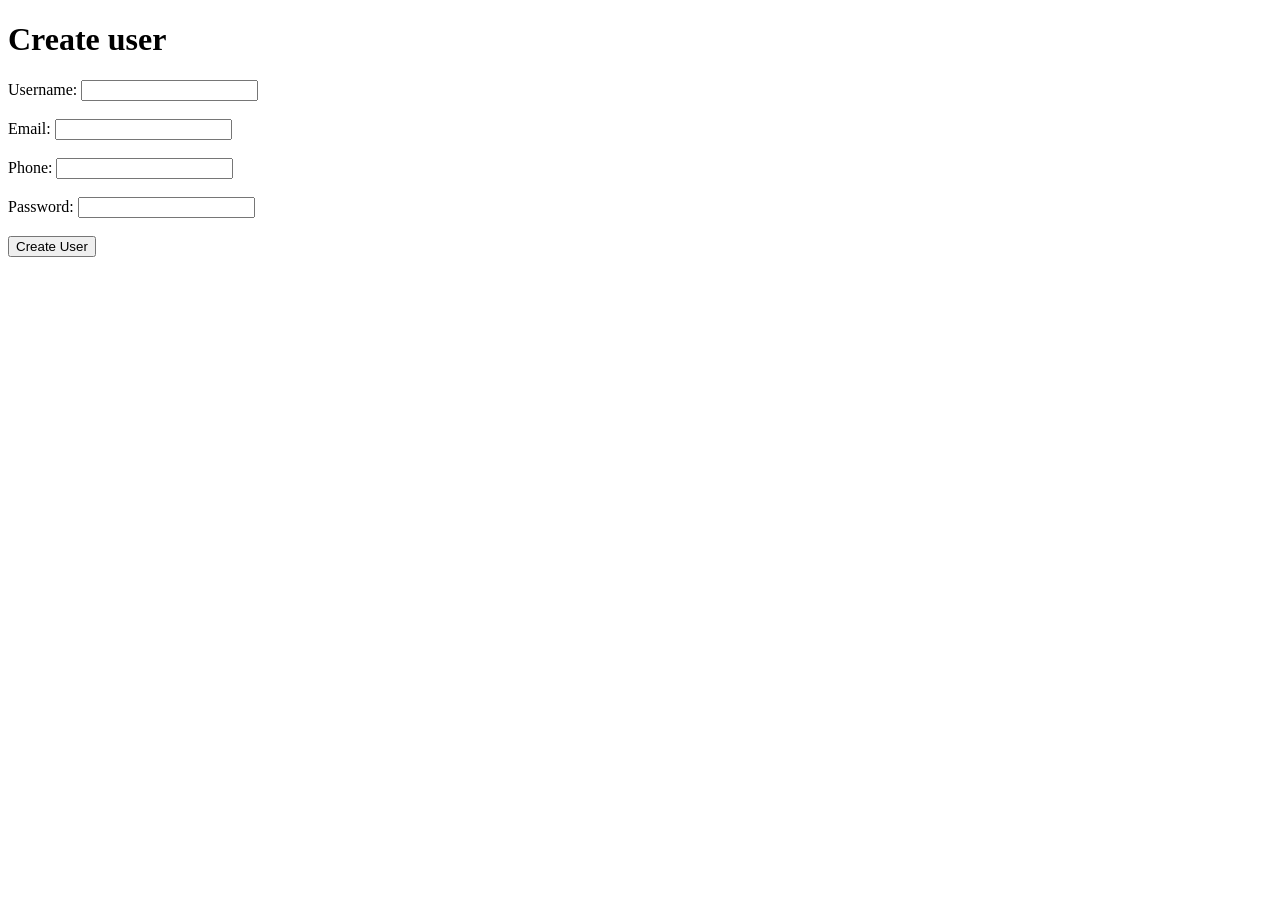
==== web/index.html @ 28be554f "add user creation form" ====
<!DOCTYPE html>
<html lang="en">
<head>
    <meta charset="UTF-8">
    <meta name="viewport" content="width=device-width, initial-scale=1.0">
    <title>Income Expense Manager</title>
</head>
<body>
    <h1> Create user</h1>
    <form id="userForm">
        <label for="username">Username:</label>
        <input type="text" id="username" name="username" required><br><br>

        <label for="email">Email:</label>
        <input type="email" id="email" name="email" required><br><br>

        <label for="phone">Phone:</label>
        <input type="tel" id="phone" name="phone"><br><br>

        <label for="password">Password:</label>
        <input type="password" id="password" name="password" required><br><br>

        <button type="submit">Create User</button>
</body>
</html>
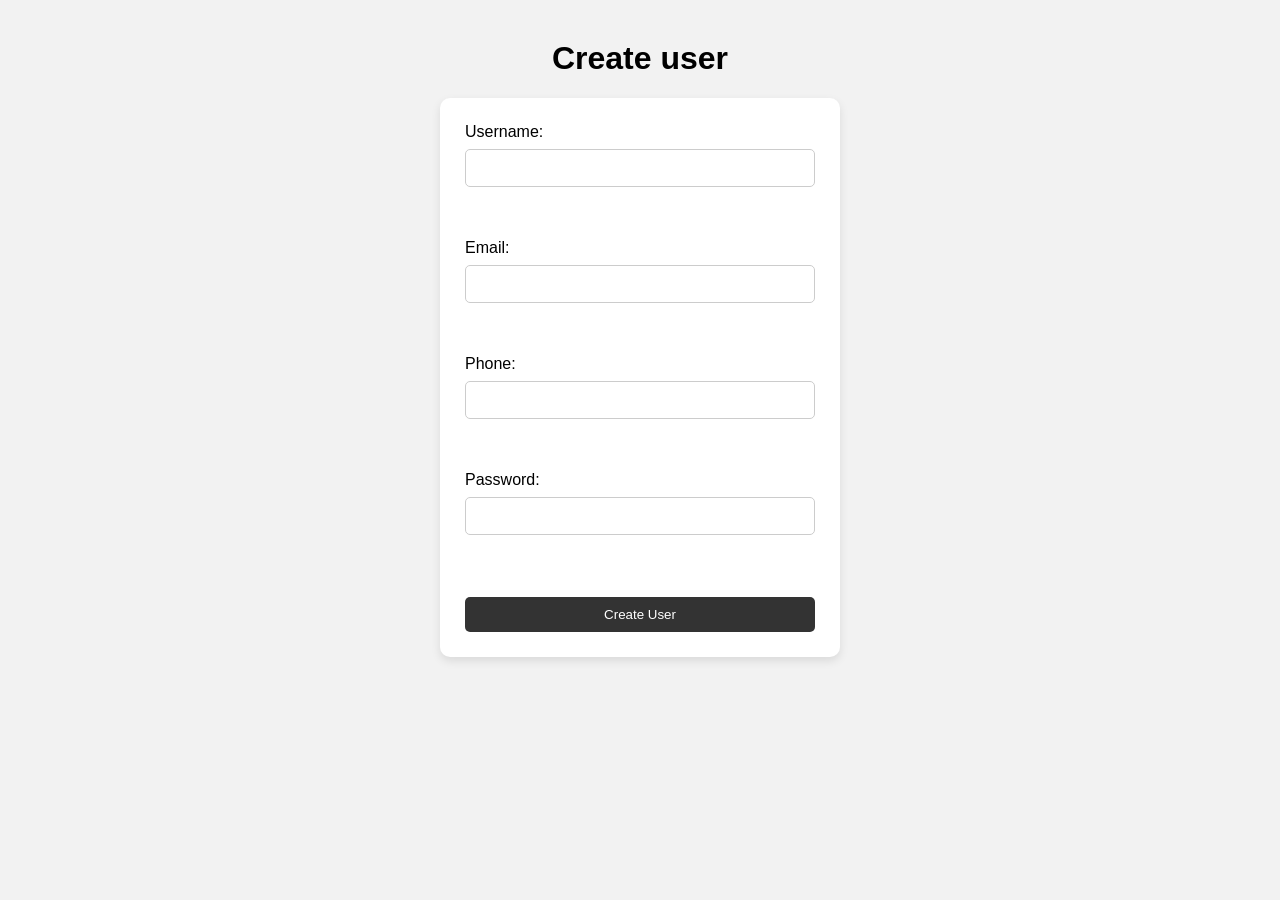
==== commit e558ecd1: "modified files are added" ====
--- a/web/index.html
+++ b/web/index.html
@@ -4,10 +4,11 @@
     <meta charset="UTF-8">
     <meta name="viewport" content="width=device-width, initial-scale=1.0">
     <title>Income Expense Manager</title>
+    <link rel="stylesheet" href="css/style.css">
 </head>
 <body>
     <h1> Create user</h1>
-    <form id="userForm">
+    <form id="userForm" class="user-form">
         <label for="username">Username:</label>
         <input type="text" id="username" name="username" required><br><br>
 
@@ -21,5 +22,7 @@
         <input type="password" id="password" name="password" required><br><br>
 
         <button type="submit">Create User</button>
+        </form> 
+        <script src="js/user.js"></script>
 </body>
 </html>
--- a/web/css/style.css
+++ b/web/css/style.css
@@ -0,0 +1,50 @@
+body {
+    font-family: Arial, sans-serif;
+    background-color: #f2f2f2;
+    margin: 0;
+
+    display: flex;
+    flex-direction: column;
+    align-items: center;
+}
+
+h1 {
+    margin-top: 40px;
+}
+
+.user-form {
+    width: 350px;
+    padding: 25px;
+
+    background-color: white;
+    border-radius: 10px;
+    box-shadow: 0 4px 10px rgba(0, 0, 0, 0.1);
+
+    display: flex;
+    flex-direction: column;
+    gap: 8px;
+}
+
+.user-form input {
+    padding: 10px;
+    border: 1px solid #ccc;
+    border-radius: 5px;
+    font-size: 14px;
+}
+
+.user-form button {
+    padding: 10px;
+    margin-top: 10px;
+
+    background-color: #333;
+    color: white;
+
+    border: none;
+    border-radius: 5px;
+
+    cursor: pointer;
+}
+
+.user-form button:hover {
+    background-color: #555;
+}
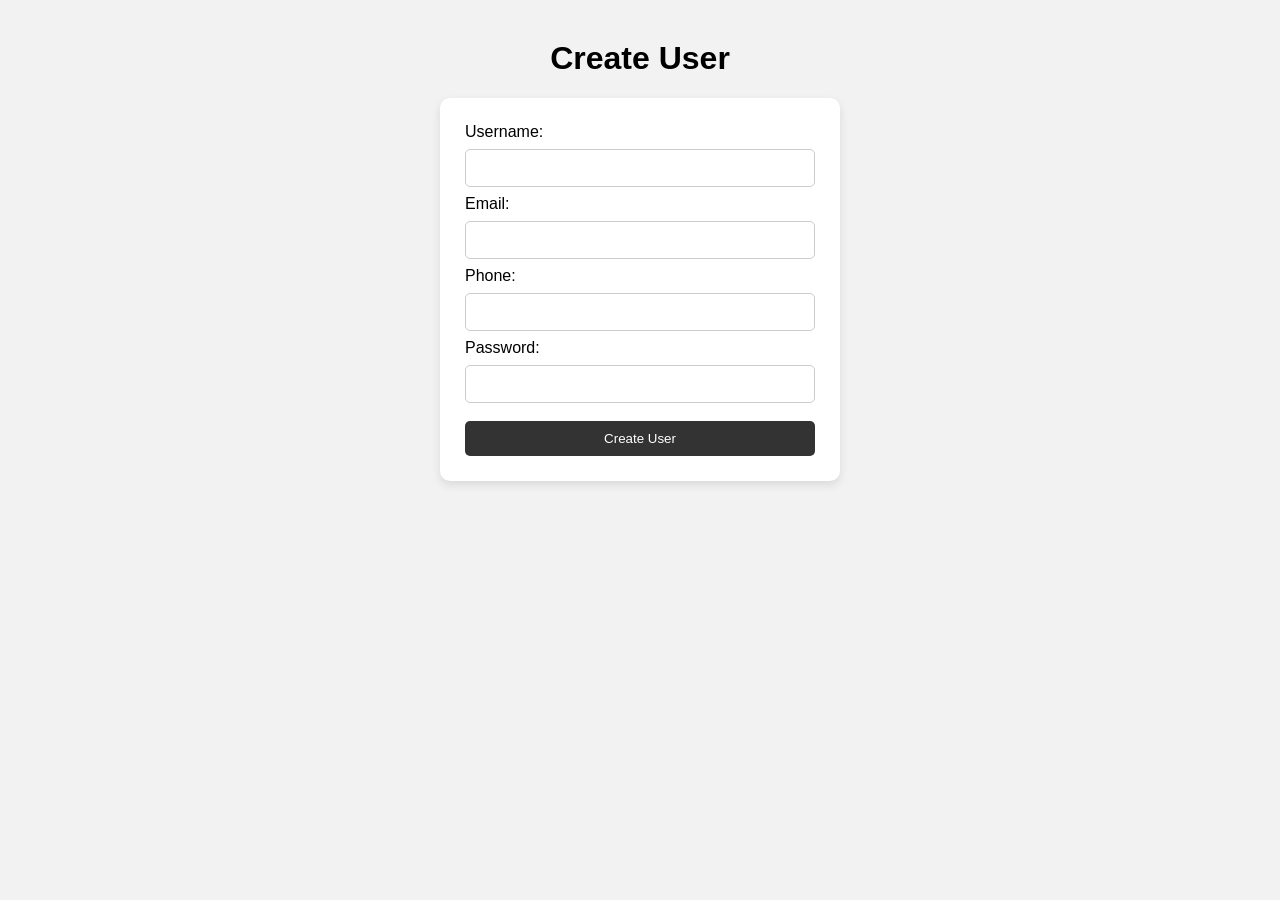
==== commit 39ca0003: "added upto user list update and delete" ====
--- a/web/index.html
+++ b/web/index.html
@@ -1,28 +1,40 @@
 <!DOCTYPE html>
 <html lang="en">
+
 <head>
     <meta charset="UTF-8">
     <meta name="viewport" content="width=device-width, initial-scale=1.0">
+
     <title>Income Expense Manager</title>
+
     <link rel="stylesheet" href="css/style.css">
 </head>
+
 <body>
-    <h1> Create user</h1>
+
+    <h1>Create User</h1>
+
     <form id="userForm" class="user-form">
+
         <label for="username">Username:</label>
-        <input type="text" id="username" name="username" required><br><br>
+        <input type="text" id="username" name="username" required >
 
         <label for="email">Email:</label>
-        <input type="email" id="email" name="email" required><br><br>
+        <input type="email" id="email" name="email" required >
 
         <label for="phone">Phone:</label>
-        <input type="tel" id="phone" name="phone"><br><br>
+        <input  type="tel" id="phone" name="phone"
+        >
 
         <label for="password">Password:</label>
-        <input type="password" id="password" name="password" required><br><br>
+        <input type="password" id="password" name="password" required>
 
         <button type="submit">Create User</button>
-        </form> 
-        <script src="js/user.js"></script>
+
+    </form>
+
+    <script src="js/user.js"></script>
+
 </body>
+
 </html>
--- a/web/css/style.css
+++ b/web/css/style.css
@@ -1,3 +1,4 @@
+
 body {
     font-family: Arial, sans-serif;
     background-color: #f2f2f2;
@@ -12,12 +13,15 @@
     margin-top: 40px;
 }
 
+
 .user-form {
     width: 350px;
     padding: 25px;
 
     background-color: white;
+
     border-radius: 10px;
+
     box-shadow: 0 4px 10px rgba(0, 0, 0, 0.1);
 
     display: flex;
@@ -27,19 +31,25 @@
 
 .user-form input {
     padding: 10px;
+
     border: 1px solid #ccc;
+
     border-radius: 5px;
+
     font-size: 14px;
 }
 
 .user-form button {
     padding: 10px;
+
     margin-top: 10px;
 
     background-color: #333;
+
     color: white;
 
     border: none;
+
     border-radius: 5px;
 
     cursor: pointer;
@@ -47,4 +57,47 @@
 
 .user-form button:hover {
     background-color: #555;
-}+}
+
+#userTable {
+    width: 80%;
+
+    margin-top: 20px;
+
+    border-collapse: collapse;
+
+    background-color: white;
+}
+
+#userTable th,
+#userTable td {
+    padding: 12px;
+
+    border: 1px solid #ccc;
+
+    text-align: center;
+}
+
+
+
+#userTable th {
+    background-color: #333;
+
+    color: white;
+}
+
+
+
+#userTable button {
+    padding: 6px 10px;
+
+    margin: 2px;
+
+    border: none;
+
+    border-radius: 4px;
+
+    cursor: pointer;
+}
+
+
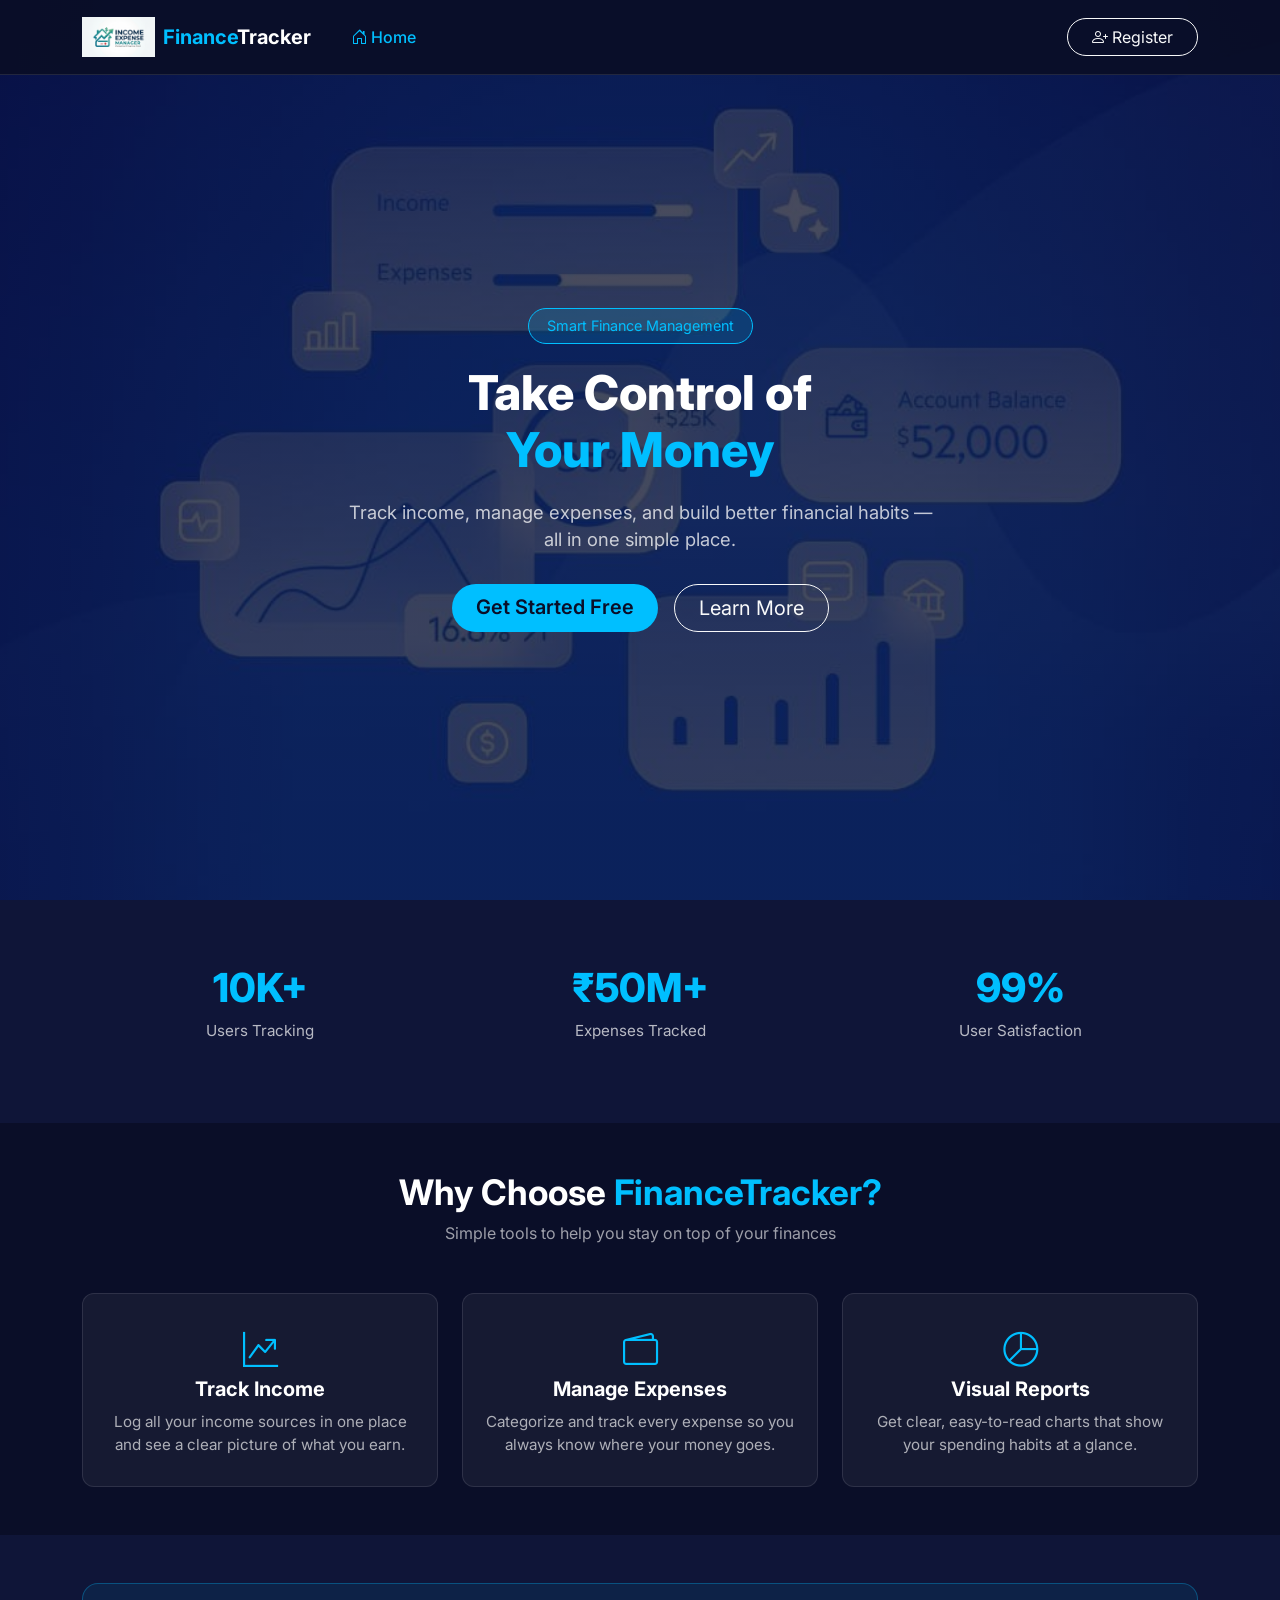
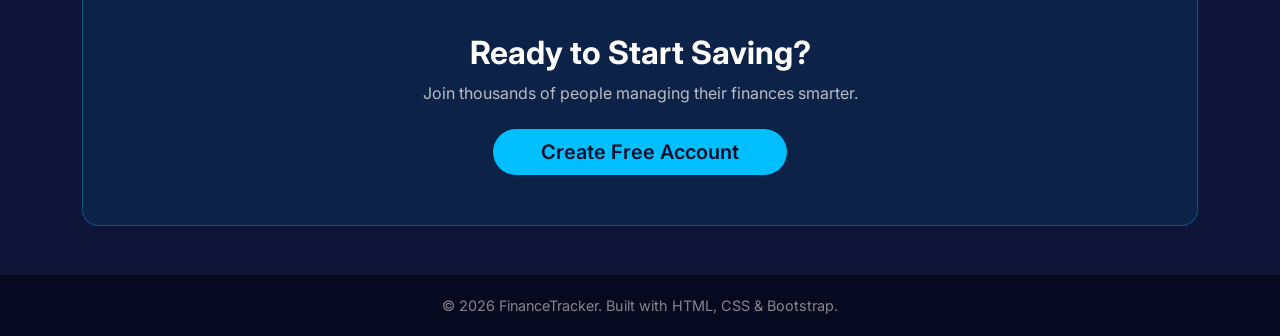
==== commit 4a7b68c5: "feat: add user authentication and dashboard pages" ====
--- a/web/index.html
+++ b/web/index.html
@@ -4,37 +4,158 @@
 <head>
     <meta charset="UTF-8">
     <meta name="viewport" content="width=device-width, initial-scale=1.0">
-
+    <meta name="description" content="Income Expense Manager - Simple money tracking application">
     <title>Income Expense Manager</title>
 
+    <!-- prebuilt: Bootstrap 5 CSS -->
+    <link href="https://cdn.jsdelivr.net/npm/bootstrap@5.3.8/dist/css/bootstrap.min.css" rel="stylesheet">
+
+    <!-- prebuilt: Bootstrap Icons -->
+    <link href="https://cdn.jsdelivr.net/npm/bootstrap-icons@1.13.1/font/bootstrap-icons.min.css" rel="stylesheet">
+
+    <!-- Google Fonts -->
+    <link href="https://fonts.googleapis.com/css2?family=Inter:wght@400;500;600;700;800&display=swap" rel="stylesheet">
+
+    <!-- Custom CSS -->
     <link rel="stylesheet" href="css/style.css">
 </head>
 
 <body>
 
-    <h1>Create User</h1>
+    <!-- prebuilt bootstrap navbar -->
+    <nav class="navbar navbar-expand-lg navbar-dark fixed-top">
+        <div class="container">
+            <a class="navbar-brand d-flex align-items-center gap-2" href="index.html">
+                <img src="assets/images/logo.png" alt="Logo" class="navbar-logo">
+                <span class="brand-text">
+                    <span class="brand-highlight">Finance</span>Tracker
+                </span>
+            </a>
 
-    <form id="userForm" class="user-form">
+            <!-- prebuilt bootstrap toggler -->
+            <button class="navbar-toggler" type="button" data-bs-toggle="collapse" data-bs-target="#navbarNav">
+                <span class="navbar-toggler-icon"></span>
+            </button>
 
-        <label for="username">Username:</label>
-        <input type="text" id="username" name="username" required >
+            <!-- prebuilt bootstrap collapse -->
+            <div class="collapse navbar-collapse" id="navbarNav">
+                <ul class="navbar-nav ms-3">
+                    <li class="nav-item">
+                        <a class="nav-link active" href="index.html">
+                            <i class="bi bi-house-door me-1"></i>Home
+                        </a>
+                    </li>
+                </ul>
 
-        <label for="email">Email:</label>
-        <input type="email" id="email" name="email" required >
+                <div class="d-flex align-items-center gap-2 ms-auto mt-3 mt-lg-0">
+                    <!-- prebuilt bootstrap button -->
+                    <a href="register.html" class="btn btn-outline-light rounded-pill px-4">
+                        <i class="bi bi-person-plus me-1"></i>Register
+                    </a>
+                </div>
+            </div>
+        </div>
+    </nav>
 
-        <label for="phone">Phone:</label>
-        <input  type="tel" id="phone" name="phone"
-        >
+    <!-- Hero Section -->
+    <section class="hero-section">
+        <div class="container text-center text-white">
+            <p class="hero-badge">Smart Finance Management</p>
+            <h1 class="hero-title">Take Control of<br><span class="text-highlight">Your Money</span></h1>
+            <p class="hero-subtitle">Track income, manage expenses, and build better financial habits — all in one simple place.</p>
+            
+            <div class="d-flex justify-content-center gap-3 flex-wrap">
+                <a href="register.html" class="btn btn-primary-custom btn-lg rounded-pill px-4">Get Started Free</a>
+                <a href="#features" class="btn btn-outline-light btn-lg rounded-pill px-4">Learn More</a>
+            </div>
+        </div>
+    </section>
 
-        <label for="password">Password:</label>
-        <input type="password" id="password" name="password" required>
+    <!-- Stats Section (using prebuilt Bootstrap Grid) -->
+    <section class="stats-section py-5">
+        <div class="container">
+            <div class="row g-4 text-center">
+                <div class="col-md-4">
+                    <div class="p-3">
+                        <h2 class="stat-number">10K+</h2>
+                        <p class="stat-label">Users Tracking</p>
+                    </div>
+                </div>
+                <div class="col-md-4">
+                    <div class="p-3">
+                        <h2 class="stat-number">₹50M+</h2>
+                        <p class="stat-label">Expenses Tracked</p>
+                    </div>
+                </div>
+                <div class="col-md-4">
+                    <div class="p-3">
+                        <h2 class="stat-number">99%</h2>
+                        <p class="stat-label">User Satisfaction</p>
+                    </div>
+                </div>
+            </div>
+        </div>
+    </section>
 
-        <button type="submit">Create User</button>
+    <!-- Features Section (using prebuilt Bootstrap Grid and Cards) -->
+    <section class="features-section py-5" id="features">
+        <div class="container">
+            <div class="text-center mb-5">
+                <h2 class="section-title">Why Choose <span class="text-highlight">FinanceTracker?</span></h2>
+                <p class="section-subtitle">Simple tools to help you stay on top of your finances</p>
+            </div>
 
-    </form>
+            <div class="row g-4">
+                <div class="col-md-4">
+                    <div class="feature-card">
+                        <i class="bi bi-graph-up-arrow feature-icon"></i>
+                        <h5>Track Income</h5>
+                        <p>Log all your income sources in one place and see a clear picture of what you earn.</p>
+                    </div>
+                </div>
 
-    <script src="js/user.js"></script>
+                <div class="col-md-4">
+                    <div class="feature-card">
+                        <i class="bi bi-wallet2 feature-icon"></i>
+                        <h5>Manage Expenses</h5>
+                        <p>Categorize and track every expense so you always know where your money goes.</p>
+                    </div>
+                </div>
 
+                <div class="col-md-4">
+                    <div class="feature-card">
+                        <i class="bi bi-pie-chart feature-icon"></i>
+                        <h5>Visual Reports</h5>
+                        <p>Get clear, easy-to-read charts that show your spending habits at a glance.</p>
+                    </div>
+                </div>
+            </div>
+        </div>
+    </section>
+
+    <!-- Call To Action Section -->
+    <section class="cta-section py-5">
+        <div class="container">
+            <div class="cta-box text-center">
+                <h2 class="fw-bold mb-2">Ready to Start Saving?</h2>
+                <p class="mb-4">Join thousands of people managing their finances smarter.</p>
+                <!-- prebuilt bootstrap button -->
+                <a href="register.html" class="btn btn-primary-custom btn-lg rounded-pill px-5">
+                    Create Free Account
+                </a>
+            </div>
+        </div>
+    </section>
+
+    <!-- Footer -->
+    <footer class="text-center">
+        <div class="container">
+            <p class="mb-0">© 2026 FinanceTracker. Built with HTML, CSS & Bootstrap.</p>
+        </div>
+    </footer>
+
+    <!-- prebuilt: Bootstrap JS bundle -->
+    <script src="https://cdn.jsdelivr.net/npm/bootstrap@5.3.8/dist/js/bootstrap.bundle.min.js"></script>
 </body>
 
 </html>
--- a/web/css/style.css
+++ b/web/css/style.css
@@ -1,103 +1,539 @@
+* {
+    margin: 0;
+    padding: 0;
+    box-sizing: border-box;
+}
 
 body {
-    font-family: Arial, sans-serif;
-    background-color: #f2f2f2;
+    font-family: 'Inter', sans-serif;
+    background-color: #0a0e28;
+    color: #ffffff;
+}
+
+.navbar {
+    background-color: rgba(10, 14, 40, 0.95);
+    padding: 12px 0;
+    border-bottom: 1px solid rgba(255, 255, 255, 0.1);
+}
+
+.navbar-logo {
+    height: 40px;
+    width: auto;
+}
+
+.brand-text {
+    font-size: 1.25rem;
+    font-weight: 700;
+    color: #ffffff;
+}
+
+.brand-highlight {
+    color: #00bfff;
+}
+
+.navbar .nav-link {
+    color: rgba(255, 255, 255, 0.85);
+    font-weight: 500;
+}
+
+.navbar .nav-link:hover,
+.navbar .nav-link.active {
+    color: #00bfff;
+}
+
+.hero-section {
+    min-height: 100vh;
+    background: linear-gradient(rgba(10, 14, 40, 0.75), rgba(10, 14, 40, 0.75)),
+        url("../assets/images/image.jpg") center/cover no-repeat;
+    display: flex;
+    align-items: center;
+    justify-content: center;
+    padding: 100px 0 60px;
+}
+
+.hero-badge {
+    display: inline-block;
+    background-color: rgba(0, 191, 255, 0.15);
+    border: 1px solid #00bfff;
+    color: #00bfff;
+    border-radius: 30px;
+    padding: 6px 18px;
+    font-size: 0.9rem;
+    margin-bottom: 20px;
+}
+
+.hero-title {
+    font-size: 3rem;
+    font-weight: 800;
+    margin-bottom: 20px;
+    line-height: 1.2;
+}
+
+.text-highlight {
+    color: #00bfff;
+}
+
+.hero-subtitle {
+    font-size: 1.15rem;
+    color: rgba(255, 255, 255, 0.75);
+    max-width: 600px;
+    margin: 0 auto 30px;
+}
+
+.btn-primary-custom {
+    background-color: #00bfff;
+    color: #0a0e28;
+    font-weight: 600;
+    border: none;
+    transition: 0.3s;
+}
+
+.btn-primary-custom:hover {
+    background-color: #009ad4;
+    color: #0a0e28;
+    transform: translateY(-2px);
+}
+
+.stats-section {
+    background-color: #0f1538;
+}
+
+.stat-number {
+    font-size: 2.5rem;
+    font-weight: 800;
+    color: #00bfff;
+}
+
+.stat-label {
+    color: rgba(255, 255, 255, 0.7);
+    font-size: 0.95rem;
+}
+
+.features-section {
+    background-color: #0a0e28;
+}
+
+.section-title {
+    font-size: 2.2rem;
+    font-weight: 700;
+}
+
+.section-subtitle {
+    color: rgba(255, 255, 255, 0.6);
+    margin-top: 8px;
+}
+
+.feature-card {
+    background-color: rgba(255, 255, 255, 0.05);
+    border: 1px solid rgba(255, 255, 255, 0.1);
+    border-radius: 12px;
+    padding: 30px 20px;
+    text-align: center;
+    transition: 0.3s;
+}
+
+.feature-card:hover {
+    transform: translateY(-5px);
+    border-color: #00bfff;
+}
+
+.feature-icon {
+    font-size: 2.2rem;
+    color: #00bfff;
+    margin-bottom: 15px;
+}
+
+.feature-card h5 {
+    font-weight: 700;
+    margin-bottom: 10px;
+}
+
+.feature-card p {
+    color: rgba(255, 255, 255, 0.65);
+    font-size: 0.95rem;
     margin: 0;
-
+}
+
+.cta-section {
+    background-color: #0f1538;
+}
+
+.cta-box {
+    background-color: rgba(0, 191, 255, 0.08);
+    border: 1px solid rgba(0, 191, 255, 0.3);
+    border-radius: 16px;
+    padding: 50px 30px;
+}
+
+.cta-box p {
+    color: rgba(255, 255, 255, 0.7);
+}
+
+.register-body {
+    background-color: #0a0e28;
+    min-height: 100vh;
     display: flex;
-    flex-direction: column;
+    justify-content: center;
     align-items: center;
-}
-
-h1 {
-    margin-top: 40px;
-}
-
-
-.user-form {
-    width: 350px;
-    padding: 25px;
-
-    background-color: white;
-
-    border-radius: 10px;
-
-    box-shadow: 0 4px 10px rgba(0, 0, 0, 0.1);
-
+    padding: 20px;
+}
+
+.register-box {
+    background-color: #111736;
+    border: 1px solid #1e2850;
+    border-radius: 12px;
+    padding: 30px;
+    width: 100%;
+    max-width: 380px;
+    text-align: center;
+    box-shadow: 0 4px 20px rgba(0, 0, 0, 0.4);
+}
+
+.register-logo {
+    display: inline-flex;
+    align-items: center;
+    gap: 8px;
+    text-decoration: none;
+    margin-bottom: 15px;
+}
+
+.register-logo img {
+    height: 35px;
+}
+
+.register-logo span {
+    font-size: 1.2rem;
+    font-weight: bold;
+    color: #ffffff;
+}
+
+.register-logo span span {
+    color: #00bfff;
+}
+
+.register-box h2 {
+    font-size: 1.5rem;
+    font-weight: bold;
+    margin-bottom: 5px;
+}
+
+.register-box p {
+    color: rgba(255, 255, 255, 0.6);
+    font-size: 0.9rem;
+    margin-bottom: 20px;
+}
+
+.register-box label {
+    display: block;
+    text-align: left;
+    font-size: 0.85rem;
+    margin-bottom: 5px;
+    color: rgba(255, 255, 255, 0.8);
+}
+
+.register-box input,
+.register-box select {
+    width: 100%;
+    padding: 10px 12px;
+    margin-bottom: 15px;
+    background-color: #0a0e28;
+    border: 1px solid #233060;
+    border-radius: 6px;
+    color: #ffffff;
+    font-size: 0.9rem;
+    box-sizing: border-box;
+}
+
+.register-box select option {
+    background-color: #0a0e28;
+    color: #ffffff;
+}
+
+.register-box input:focus,
+.register-box select:focus {
+    border-color: #00bfff;
+    outline: none;
+}
+
+.register-btn {
+    width: 100%;
+    padding: 10px;
+    background-color: #00bfff;
+    color: #0a0e28;
+    border: none;
+    border-radius: 20px;
+    font-size: 1rem;
+    font-weight: bold;
+    cursor: pointer;
+    margin-top: 10px;
+    transition: 0.3s;
+}
+
+.register-btn:hover {
+    background-color: #0099cc;
+}
+
+.login-link {
+    margin-top: 15px;
+    font-size: 0.85rem;
+    color: rgba(255, 255, 255, 0.6);
+}
+
+.login-link a {
+    color: #00bfff;
+    text-decoration: none;
+    font-weight: bold;
+}
+
+.login-link a:hover {
+    text-decoration: underline;
+}
+
+footer {
+    background-color: #070a1e;
+    color: rgba(255, 255, 255, 0.5);
+    font-size: 0.9rem;
+    padding: 20px 0;
+    border-top: 1px solid rgba(255, 255, 255, 0.05);
+}
+
+/* DASHBOARD & SIDEBAR  */
+.dashboard-layout {
     display: flex;
-    flex-direction: column;
-    gap: 8px;
-}
-
-.user-form input {
-    padding: 10px;
-
-    border: 1px solid #ccc;
-
-    border-radius: 5px;
-
-    font-size: 14px;
-}
-
-.user-form button {
-    padding: 10px;
-
-    margin-top: 10px;
-
-    background-color: #333;
-
-    color: white;
-
+    min-height: calc(100vh - 65px);
+}
+
+.sidebar {
+    width: 220px;
+    background-color: #111736;
+    padding: 20px;
+    border-right: 1px solid #1e2850;
+}
+
+.sidebar-title {
+    font-size: 0.75rem;
+    text-transform: uppercase;
+    color: rgba(255, 255, 255, 0.5);
+    margin-bottom: 12px;
+    font-weight: 600;
+}
+
+.sidebar a {
+    display: flex;
+    align-items: center;
+    gap: 10px;
+    padding: 10px 14px;
+    color: rgba(255, 255, 255, 0.8);
+    text-decoration: none;
+    border-radius: 8px;
+    margin-bottom: 8px;
+    font-weight: 500;
+    transition: 0.2s;
+}
+
+.sidebar a:hover,
+.sidebar a.active {
+    background-color: #00bfff;
+    color: #0a0e28;
+    font-weight: 600;
+}
+
+.dashboard-content {
+    flex: 1;
+    padding: 30px;
+}
+
+.welcome-text {
+    color: rgba(255, 255, 255, 0.6);
+    margin-bottom: 25px;
+}
+
+.welcome-text span {
+    color: #00bfff;
+    font-weight: 600;
+}
+
+.cards-grid {
+    display: grid;
+    grid-template-columns: repeat(auto-fit, minmax(220px, 1fr));
+    gap: 20px;
+}
+
+.stat-card {
+    background-color: #111736;
+    border: 1px solid #1e2850;
+    border-radius: 12px;
+    padding: 20px;
+    display: flex;
+    justify-content: space-between;
+    align-items: center;
+}
+
+.stat-card p {
+    font-size: 0.85rem;
+    color: rgba(255, 255, 255, 0.6);
+    margin-bottom: 5px;
+}
+
+.stat-card h3 {
+    font-size: 2rem;
+    font-weight: bold;
+    color: #ffffff;
+    margin: 0;
+}
+
+.stat-card i {
+    font-size: 2rem;
+}
+
+.icon-cyan {
+    color: #00bfff;
+}
+
+.icon-blue {
+    color: #3b82f6;
+}
+
+.icon-pink {
+    color: #ec4899;
+}
+
+.logout-btn {
+    background: transparent;
+    border: 1px solid #ff4d4f;
+    color: #ff4d4f;
+    padding: 6px 14px;
+    border-radius: 6px;
+    cursor: pointer;
+    transition: 0.2s;
+}
+
+.logout-btn:hover {
+    background-color: #ff4d4f;
+    color: #ffffff;
+}
+
+/* ================= USERS PAGE ================= */
+.users-header {
+    display: flex;
+    justify-content: space-between;
+    align-items: center;
+    margin-bottom: 20px;
+}
+
+.add-btn {
+    background-color: #00bfff;
+    color: #0a0e28;
     border: none;
-
-    border-radius: 5px;
-
+    padding: 8px 18px;
+    border-radius: 8px;
+    font-weight: 600;
     cursor: pointer;
-}
-
-.user-form button:hover {
-    background-color: #555;
-}
-
-#userTable {
-    width: 80%;
-
-    margin-top: 20px;
-
+    transition: 0.2s;
+}
+
+.add-btn:hover {
+    background-color: #0099cc;
+}
+
+.users-table {
+    width: 100%;
     border-collapse: collapse;
-
-    background-color: white;
-}
-
-#userTable th,
-#userTable td {
-    padding: 12px;
-
-    border: 1px solid #ccc;
-
-    text-align: center;
-}
-
-
-
-#userTable th {
-    background-color: #333;
-
-    color: white;
-}
-
-
-
-#userTable button {
-    padding: 6px 10px;
-
-    margin: 2px;
-
-    border: none;
-
-    border-radius: 4px;
-
+    background-color: #111736;
+    border-radius: 12px;
+    overflow: hidden;
+}
+
+.users-table th {
+    background-color: #0d1230;
+    color: rgba(255, 255, 255, 0.6);
+    padding: 12px 16px;
+    font-size: 0.8rem;
+    text-transform: uppercase;
+    text-align: left;
+}
+
+.users-table td {
+    padding: 12px 16px;
+    border-bottom: 1px solid #1e2850;
+    color: #ffffff;
+    font-size: 0.9rem;
+}
+
+.users-table tr:last-child td {
+    border-bottom: none;
+}
+
+.users-table tr:hover td {
+    background-color: #1a2050;
+}
+
+.edit-btn {
+    background-color: transparent;
+    border: 1px solid #00bfff;
+    color: #00bfff;
+    padding: 4px 12px;
+    border-radius: 6px;
     cursor: pointer;
-}
-
-
+    margin-right: 6px;
+    transition: 0.2s;
+}
+
+.edit-btn:hover {
+    background-color: #00bfff;
+    color: #0a0e28;
+}
+
+.delete-btn {
+    background-color: transparent;
+    border: 1px solid #ff4d4f;
+    color: #ff4d4f;
+    padding: 4px 12px;
+    border-radius: 6px;
+    cursor: pointer;
+    transition: 0.2s;
+}
+
+.delete-btn:hover {
+    background-color: #ff4d4f;
+    color: #ffffff;
+}
+
+/* Modal Styling */
+.modal-content {
+    background-color: #111736;
+    border: 1px solid #1e2850;
+    color: #ffffff;
+}
+
+.modal-header {
+    border-bottom: 1px solid #1e2850;
+}
+
+.modal-footer {
+    border-top: 1px solid #1e2850;
+}
+
+.modal .form-label {
+    font-size: 0.85rem;
+    color: rgba(255, 255, 255, 0.8);
+}
+
+.modal .form-control,
+.modal .form-select {
+    background-color: #0a0e28;
+    border: 1px solid #233060;
+    color: #ffffff;
+    border-radius: 6px;
+}
+
+.modal .form-control:focus,
+.modal .form-select:focus {
+    border-color: #00bfff;
+    outline: none;
+    box-shadow: none;
+}
+
+.modal .form-select option {
+    background-color: #0a0e28;
+}
